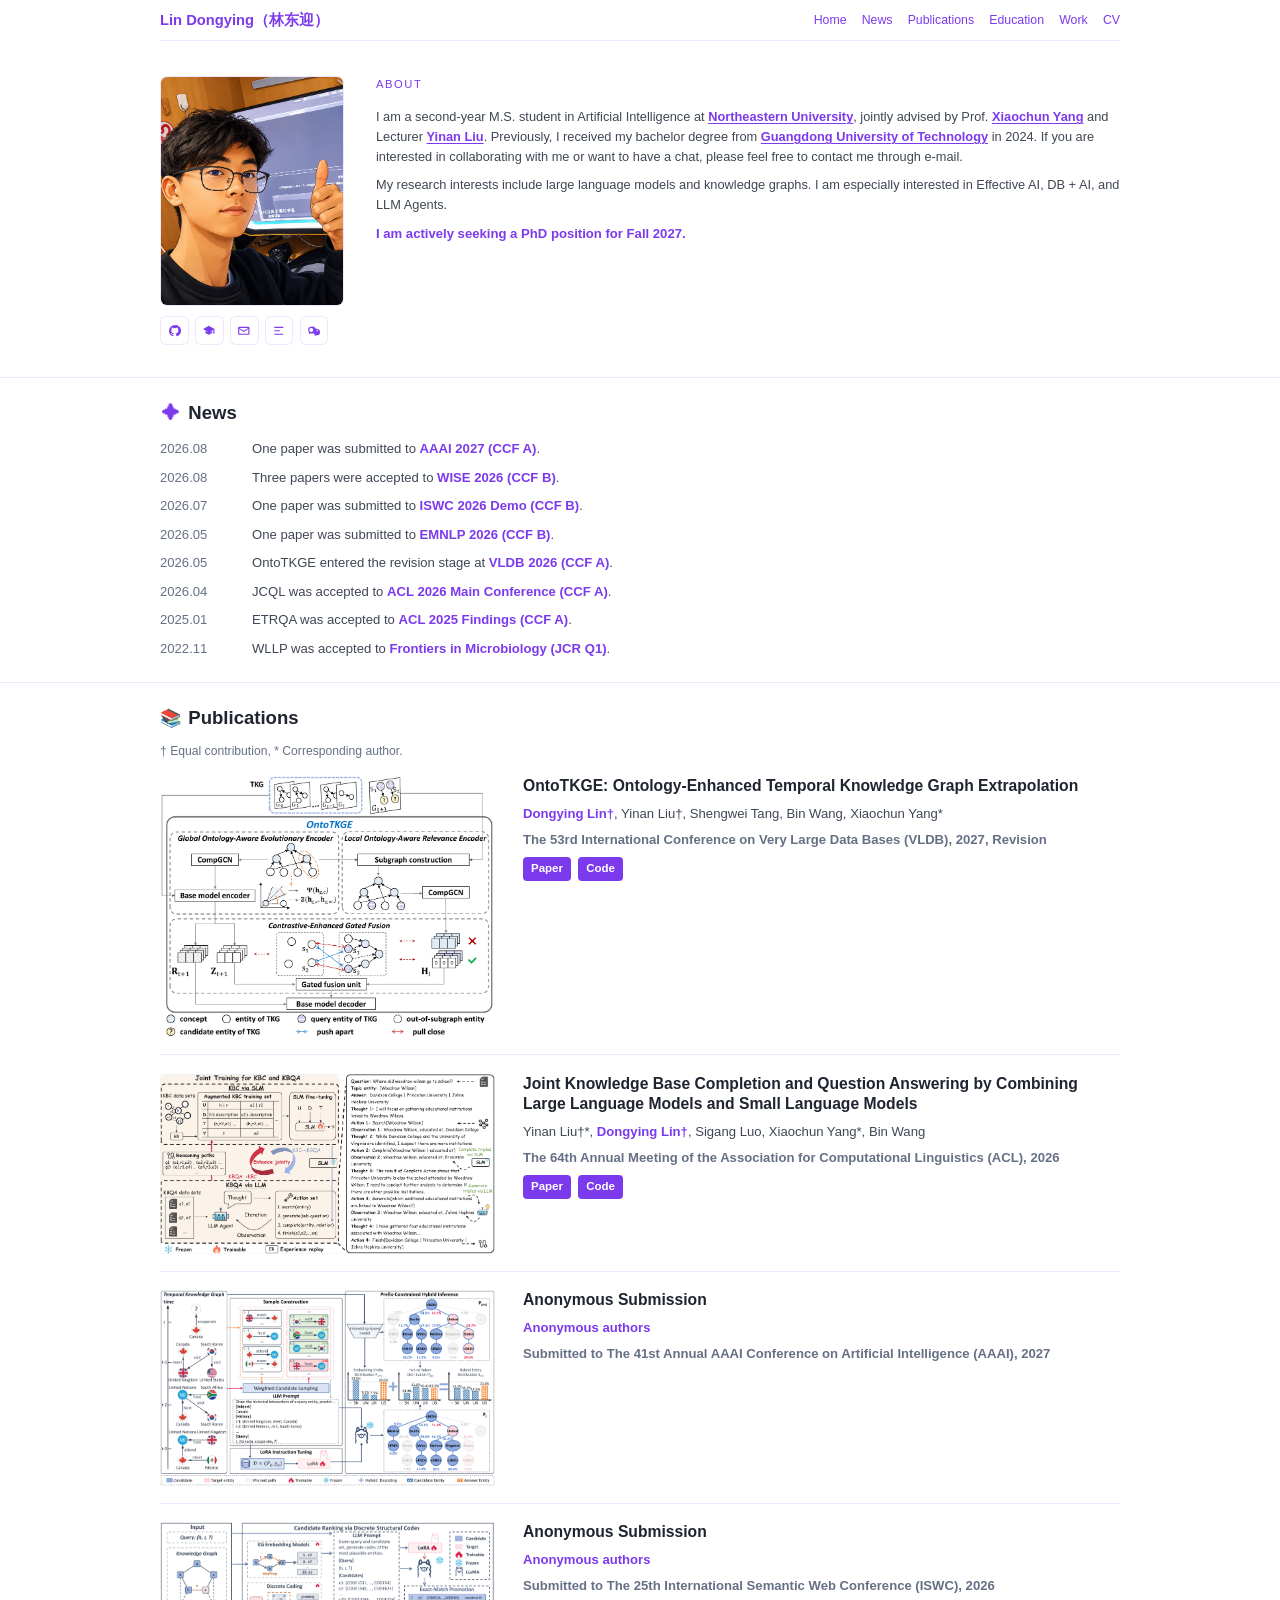
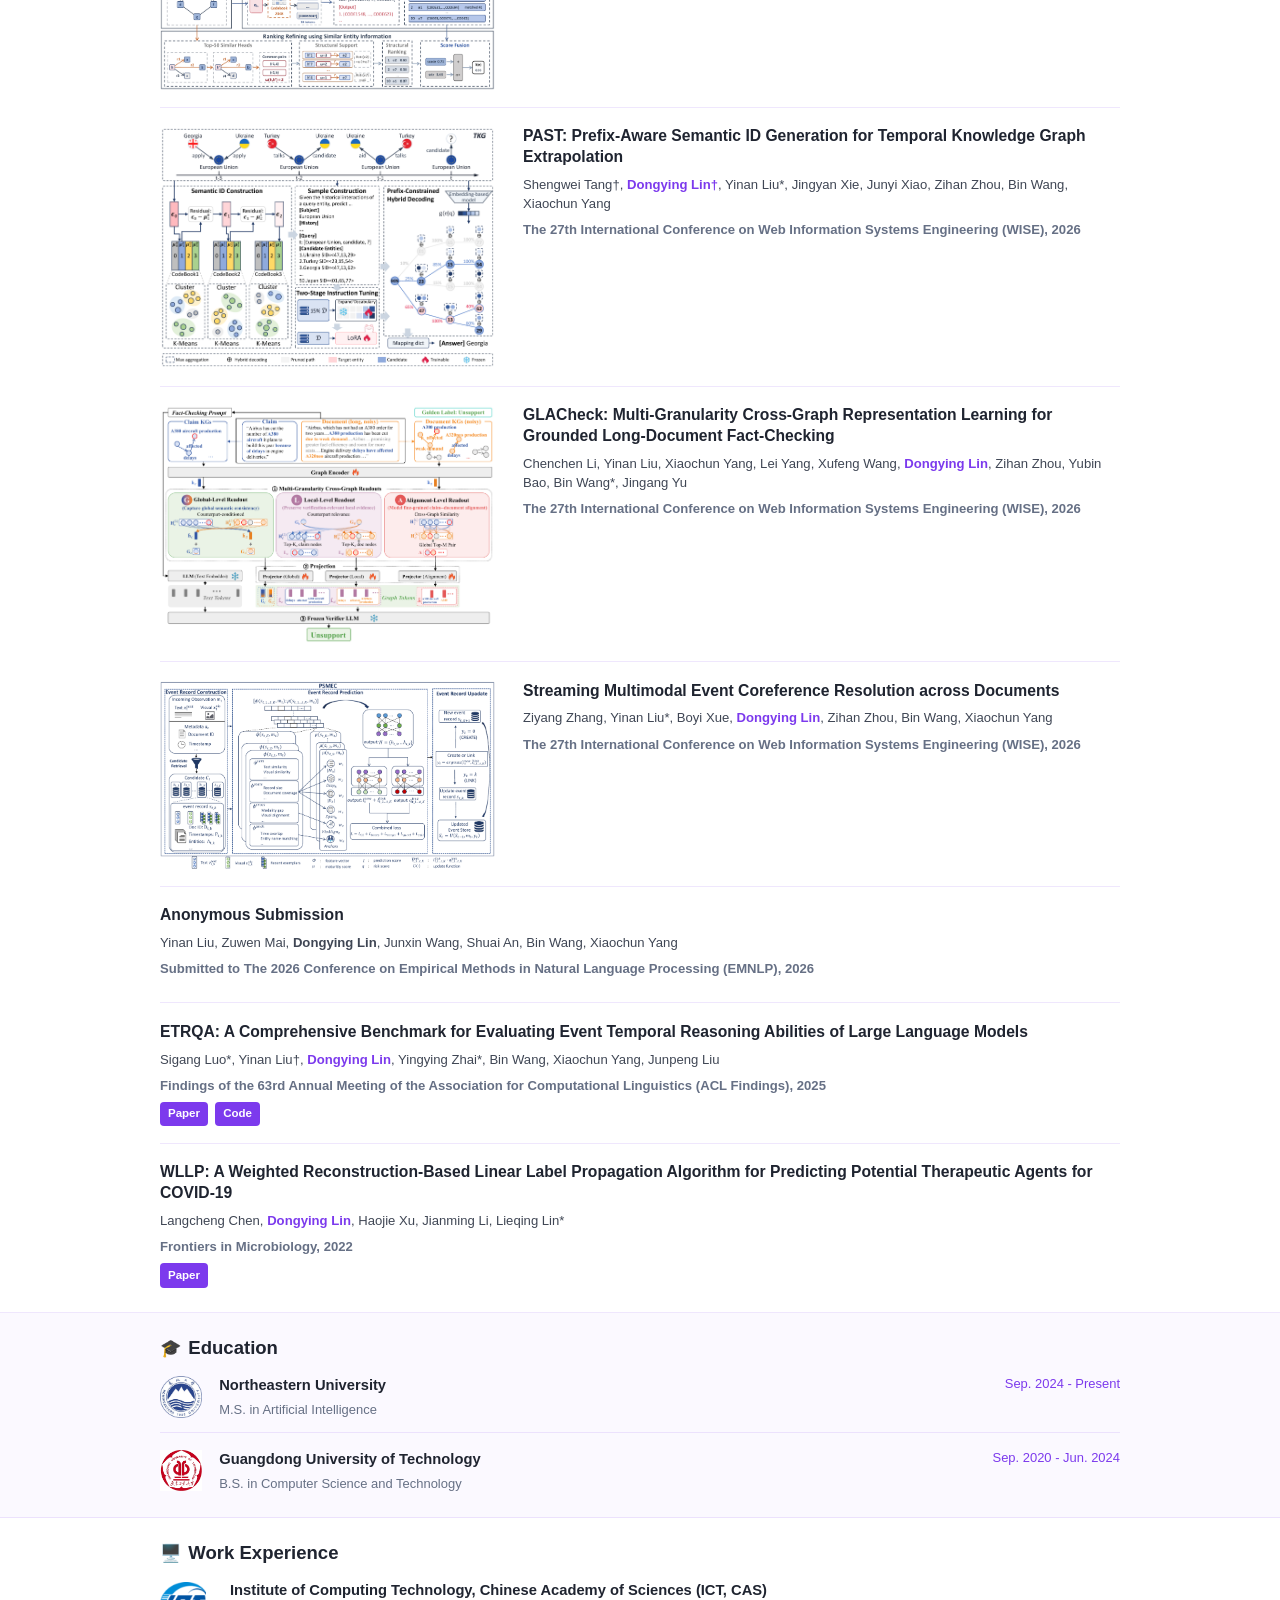
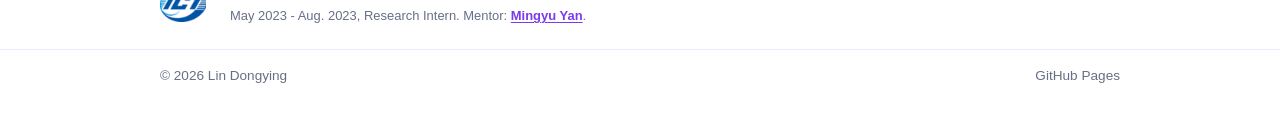
==== index.html @ c36965ed "Build personal homepage" ====
<!doctype html>
<html lang="zh-CN">
  <head>
    <meta charset="utf-8" />
    <meta name="viewport" content="width=device-width, initial-scale=1" />
    <meta name="description" content="Lin Dongying's personal homepage." />
    <title>Lin Dongying</title>
    <link rel="stylesheet" href="styles.css" />
  </head>
  <body>
    <a class="skip-link" href="#main">跳到正文</a>

    <header class="topbar">
      <a class="brand" href="#home">Lin Dongying（林东迎）</a>
      <nav class="nav" aria-label="主导航">
        <a href="#home">Home</a>
        <a href="#news">News</a>
        <a href="#publications">Publications</a>
        <a href="#education">Education</a>
        <a href="#work">Work</a>
        <a href="CV.pdf" target="_blank" rel="noreferrer">CV</a>
      </nav>
    </header>

    <main id="main">
      <section class="hero" id="home">
        <div class="shell hero-grid">
          <figure class="photo-wrap">
            <img class="photo" src="Me.png" alt="Lin Dongying" />
            <figcaption class="icon-row" aria-label="Links">
              <a class="icon-link" href="https://github.com/ldp2211479" target="_blank" rel="noreferrer" title="GitHub" aria-label="GitHub">
                <svg viewBox="0 0 24 24" aria-hidden="true"><path d="M12 2a10 10 0 0 0-3.16 19.5c.5.09.68-.22.68-.48v-1.7c-2.78.6-3.37-1.18-3.37-1.18-.46-1.16-1.13-1.47-1.13-1.47-.92-.63.07-.62.07-.62 1.02.07 1.56 1.04 1.56 1.04.9 1.55 2.37 1.1 2.95.84.09-.66.35-1.1.64-1.36-2.22-.25-4.56-1.11-4.56-4.92 0-1.09.39-1.98 1.03-2.67-.1-.25-.45-1.26.1-2.62 0 0 .84-.27 2.75 1.02a9.5 9.5 0 0 1 5 0c1.9-1.29 2.74-1.02 2.74-1.02.56 1.36.21 2.37.1 2.62.64.69 1.03 1.58 1.03 2.67 0 3.82-2.34 4.66-4.57 4.91.36.31.68.93.68 1.88v2.78c0 .27.18.58.69.48A10 10 0 0 0 12 2Z"/></svg>
              </a>
              <a class="icon-link" href="https://scholar.google.com/citations?user=J0j79hYAAAAJ&hl=zh-CN" target="_blank" rel="noreferrer" title="Google Scholar" aria-label="Google Scholar">
                <svg viewBox="0 0 24 24" aria-hidden="true"><path d="M12 3 2 9l10 6 8-4.8V17h2V9L12 3Zm-6 9.2V16l6 3 6-3v-3.8L12 15l-6-2.8Z"/></svg>
              </a>
              <a class="icon-link" href="mailto:2472128@stu.neu.edu.cn" title="Email" aria-label="Email">
                <svg viewBox="0 0 24 24" aria-hidden="true"><path d="M4 5h16a2 2 0 0 1 2 2v10a2 2 0 0 1-2 2H4a2 2 0 0 1-2-2V7a2 2 0 0 1 2-2Zm0 2 8 5 8-5H4Zm16 10V9l-8 5-8-5v8h16Z"/></svg>
              </a>
              <a class="icon-link" href="https://openreview.net/profile?id=%7EDongying_Lin1" target="_blank" rel="noreferrer" title="OpenReview" aria-label="OpenReview">
                <svg viewBox="0 0 24 24" aria-hidden="true"><path d="M4 5h16v2H4V5Zm0 6h10v2H4v-2Zm0 6h16v2H4v-2Z"/></svg>
              </a>
              <button class="icon-link icon-button" type="button" data-copy="ldy2211479" title="Copy WeChat ID" aria-label="Copy WeChat ID">
                <svg viewBox="0 0 24 24" aria-hidden="true"><path d="M7.5 5A5.5 5.5 0 0 0 2 10.5c0 1.45.57 2.78 1.5 3.76V18l3.1-1.45a5.53 5.53 0 0 0 4.9-.4A5.5 5.5 0 0 0 7.5 5Zm0 2a3.5 3.5 0 1 1 0 7A3.5 3.5 0 0 1 7.5 7Zm9 1A5.5 5.5 0 0 0 11 13.5a5.45 5.45 0 0 0 2.5 4.59V21l2.66-1.24c.46.11.94.18 1.34.18a5.5 5.5 0 1 0 0-11Zm-2 3h2v2h-2v-2Zm3 0h2v2h-2v-2Z"/></svg>
              </button>
            </figcaption>
          </figure>

          <div class="hero-copy">
            <p class="section-kicker">About</p>
            <p class="about-copy">
              I am a second-year M.S. student in Artificial Intelligence at
              <a class="text-link" href="https://english.neu.edu.cn/" target="_blank" rel="noreferrer">Northeastern University</a>,
              jointly advised by Prof.
              <a class="text-link" href="http://faculty.neu.edu.cn/yangxiaochun" target="_blank" rel="noreferrer">Xiaochun Yang</a>
              and Lecturer
              <a class="text-link" href="https://www.researchgate.net/profile/Yinan-Liu-4" target="_blank" rel="noreferrer">Yinan Liu</a>.
              Previously, I received my bachelor degree from
              <a class="text-link" href="https://english.gdut.edu.cn/" target="_blank" rel="noreferrer">Guangdong University of Technology</a>
              in 2024. If you are interested in collaborating with me or want to have a chat,
              please feel free to contact me through e-mail.
            </p>
            <p class="about-copy">
              My research interests include large language models and knowledge graphs. I am
              especially interested in Effective AI, DB + AI, and LLM Agents.
            </p>
            <p class="about-cta">I am actively seeking a PhD position for Fall 2027.</p>
          </div>
        </div>
      </section>

      <section class="band" id="news">
        <div class="shell">
          <div class="section-heading">
            <h2 class="section-title"><span class="section-icon">✦</span><span>News</span></h2>
          </div>
          <ul class="news-list">
            <li>
              <span class="news-date">2026.08</span>
              <p>One paper was submitted to <strong>AAAI 2027 (CCF A)</strong>.</p>
            </li>
            <li>
              <span class="news-date">2026.08</span>
              <p>Three papers were accepted to <strong>WISE 2026 (CCF B)</strong>.</p>
            </li>
            <li>
              <span class="news-date">2026.07</span>
              <p>One paper was submitted to <strong>ISWC 2026 Demo (CCF B)</strong>.</p>
            </li>
            <li>
              <span class="news-date">2026.05</span>
              <p>One paper was submitted to <strong>EMNLP 2026 (CCF B)</strong>.</p>
            </li>
            <li>
              <span class="news-date">2026.05</span>
              <p>OntoTKGE entered the revision stage at <strong>VLDB 2026 (CCF A)</strong>.</p>
            </li>
            <li>
              <span class="news-date">2026.04</span>
              <p>JCQL was accepted to <strong>ACL 2026 Main Conference (CCF A)</strong>.</p>
            </li>
            <li>
              <span class="news-date">2025.01</span>
              <p>ETRQA was accepted to <strong>ACL 2025 Findings (CCF A)</strong>.</p>
            </li>
            <li>
              <span class="news-date">2022.11</span>
              <p>WLLP was accepted to <strong>Frontiers in Microbiology (JCR Q1)</strong>.</p>
            </li>
          </ul>
        </div>
      </section>

      <section class="band" id="publications">
        <div class="shell">
          <div class="section-heading">
            <h2 class="section-title">
              <span class="section-icon">📚</span>
              <span>Publications</span>
            </h2>
          </div>
          <p class="publication-legend">† Equal contribution, * Corresponding author.</p>

          <div class="publication-list">
            <article class="publication">
              <div class="publication-figure">
                <img src="assets/publications/onto-framework.png" alt="Framework of OntoTKGE" />
              </div>
              <div class="publication-content">
                <h3>OntoTKGE: Ontology-Enhanced Temporal Knowledge Graph Extrapolation</h3>
                <p class="publication-authors">
                  <strong class="author-highlight">Dongying Lin†</strong>, Yinan Liu†, Shengwei Tang,
                  Bin Wang, Xiaochun Yang*
                </p>
                <p class="publication-venue">The 53rd International Conference on Very Large Data Bases (VLDB), 2027, Revision</p>
                <div class="publication-links">
                  <a href="https://arxiv.org/abs/2604.05468" target="_blank" rel="noreferrer">Paper</a>
                  <a href="https://github.com/ldp2211479/OntoTKGE" target="_blank" rel="noreferrer">Code</a>
                </div>
              </div>
            </article>

            <article class="publication">
              <div class="publication-figure">
                <img src="assets/publications/jcql-model-overview.png" alt="Model overview of JCQL" />
              </div>
              <div class="publication-content">
                <h3>Joint Knowledge Base Completion and Question Answering by Combining Large Language Models and Small Language Models</h3>
                <p class="publication-authors">
                  Yinan Liu†*, <strong class="author-highlight">Dongying Lin†</strong>, Sigang Luo,
                  Xiaochun Yang*, Bin Wang
                </p>
                <p class="publication-venue">The 64th Annual Meeting of the Association for Computational Linguistics (ACL), 2026</p>
                <div class="publication-links">
                  <a href="https://aclanthology.org/2026.acl-long.1704/" target="_blank" rel="noreferrer">Paper</a>
                  <a href="https://www.catalyzex.com/paper/joint-knowledge-base-completion-and-question" target="_blank" rel="noreferrer">Code</a>
                </div>
              </div>
            </article>

            <article class="publication">
              <div class="publication-figure">
                <img src="assets/publications/htrie-framework.png" alt="Framework of HTrie" />
              </div>
              <div class="publication-content">
                <h3>Anonymous Submission</h3>
                <p class="publication-authors">
                  <strong class="author-highlight">Anonymous authors</strong>
                </p>
                <p class="publication-venue">Submitted to The 41st Annual AAAI Conference on Artificial Intelligence (AAAI), 2027</p>
              </div>
            </article>

            <article class="publication">
              <div class="publication-figure">
                <img src="assets/publications/cosc-method.png" alt="Framework of CoSC" />
              </div>
              <div class="publication-content">
                <h3>Anonymous Submission</h3>
                <p class="publication-authors">
                  <strong class="author-highlight">Anonymous authors</strong>
                </p>
                <p class="publication-venue">Submitted to The 25th International Semantic Web Conference (ISWC), 2026</p>
              </div>
            </article>

            <article class="publication">
              <div class="publication-figure">
                <img src="assets/publications/past-fig2.png" alt="Framework of PAST" />
              </div>
              <div class="publication-content">
                <h3>PAST: Prefix-Aware Semantic ID Generation for Temporal Knowledge Graph Extrapolation</h3>
                <p class="publication-authors">
                  Shengwei Tang†, <strong class="author-highlight">Dongying Lin†</strong>, Yinan Liu*,
                  Jingyan Xie, Junyi Xiao, Zihan Zhou, Bin Wang, Xiaochun Yang
                </p>
                <p class="publication-venue">The 27th International Conference on Web Information Systems Engineering (WISE), 2026</p>
              </div>
            </article>

            <article class="publication">
              <div class="publication-figure">
                <img src="assets/publications/glacheck-method.png" alt="Framework of GLACheck" />
              </div>
              <div class="publication-content">
                <h3>GLACheck: Multi-Granularity Cross-Graph Representation Learning for Grounded Long-Document Fact-Checking</h3>
                <p class="publication-authors">
                  Chenchen Li, Yinan Liu, Xiaochun Yang, Lei Yang, Xufeng Wang,
                  <strong class="author-highlight">Dongying Lin</strong>, Zihan Zhou, Yubin Bao,
                  Bin Wang*, Jingang Yu
                </p>
                <p class="publication-venue">The 27th International Conference on Web Information Systems Engineering (WISE), 2026</p>
              </div>
            </article>

            <article class="publication">
              <div class="publication-figure">
                <img src="assets/publications/mdma-fig.png" alt="Framework of streaming multimodal event coreference resolution" />
              </div>
              <div class="publication-content">
                <h3>Streaming Multimodal Event Coreference Resolution across Documents</h3>
                <p class="publication-authors">
                  Ziyang Zhang, Yinan Liu*, Boyi Xue, <strong class="author-highlight">Dongying Lin</strong>,
                  Zihan Zhou, Bin Wang, Xiaochun Yang
                </p>
                <p class="publication-venue">The 27th International Conference on Web Information Systems Engineering (WISE), 2026</p>
              </div>
            </article>

            <article class="publication publication-text-only">
              <div class="publication-content">
                <h3>Anonymous Submission</h3>
                <p class="publication-authors">
                  <a href="https://openreview.net/profile?id=~Yinan_Liu2" target="_blank" rel="noreferrer">Yinan Liu</a>,
                  <a href="https://openreview.net/profile?id=~Zuwen_Mai1" target="_blank" rel="noreferrer">Zuwen Mai</a>,
                  <a class="author-highlight" href="https://openreview.net/profile?id=~Dongying_Lin1" target="_blank" rel="noreferrer">Dongying Lin</a>,
                  <a href="https://openreview.net/profile?id=~Junxin_Wang5" target="_blank" rel="noreferrer">Junxin Wang</a>,
                  <a href="https://openreview.net/profile?id=~Shuai_An3" target="_blank" rel="noreferrer">Shuai An</a>,
                  <a href="https://openreview.net/profile?id=~Bin_Wang15" target="_blank" rel="noreferrer">Bin Wang</a>,
                  <a href="https://openreview.net/profile?id=~Xiaochun_Yang3" target="_blank" rel="noreferrer">Xiaochun Yang</a>
                </p>
                <p class="publication-venue">Submitted to The 2026 Conference on Empirical Methods in Natural Language Processing (EMNLP), 2026</p>
              </div>
            </article>

            <article class="publication publication-text-only">
              <div class="publication-content">
                <h3>ETRQA: A Comprehensive Benchmark for Evaluating Event Temporal Reasoning Abilities of Large Language Models</h3>
                <p class="publication-authors">
                  Sigang Luo*, Yinan Liu†, <strong class="author-highlight">Dongying Lin</strong>,
                  Yingying Zhai*, Bin Wang, Xiaochun Yang, Junpeng Liu
                </p>
                <p class="publication-venue">Findings of the 63rd Annual Meeting of the Association for Computational Linguistics (ACL Findings), 2025</p>
                <div class="publication-links">
                  <a href="https://aclanthology.org/2025.findings-acl.1198/" target="_blank" rel="noreferrer">Paper</a>
                  <a href="https://github.com/sigangluo/ETRQA" target="_blank" rel="noreferrer">Code</a>
                </div>
              </div>
            </article>

            <article class="publication publication-text-only">
              <div class="publication-content">
                <h3>WLLP: A Weighted Reconstruction-Based Linear Label Propagation Algorithm for Predicting Potential Therapeutic Agents for COVID-19</h3>
                <p class="publication-authors">
                  Langcheng Chen, <strong class="author-highlight">Dongying Lin</strong>, Haojie Xu,
                  Jianming Li, Lieqing Lin*
                </p>
                <p class="publication-venue">Frontiers in Microbiology, 2022</p>
                <div class="publication-links">
                  <a href="https://doi.org/10.3389/fmicb.2022.1040252" target="_blank" rel="noreferrer">Paper</a>
                </div>
              </div>
            </article>
          </div>
        </div>
      </section>

      <section class="band alt" id="education">
        <div class="shell">
          <div class="section-heading">
            <h2 class="section-title"><span class="section-icon">🎓</span><span>Education</span></h2>
          </div>
          <div class="education-list">
            <article class="education-item">
              <img class="education-logo" src="assets/logos/neu-logo.png" alt="Northeastern University logo" />
              <div class="education-content">
                <h3>Northeastern University</h3>
                <p class="education-meta">Sep. 2024 - Present</p>
                <p class="education-note">M.S. in Artificial Intelligence</p>
              </div>
            </article>
            <article class="education-item">
              <img class="education-logo" src="assets/logos/gdut-logo.png" alt="Guangdong University of Technology logo" />
              <div class="education-content">
                <h3>Guangdong University of Technology</h3>
                <p class="education-meta">Sep. 2020 - Jun. 2024</p>
                <p class="education-note">B.S. in Computer Science and Technology</p>
              </div>
            </article>
          </div>
        </div>
      </section>

      <section class="band" id="work">
        <div class="shell">
          <div class="section-heading">
            <h2 class="section-title"><span class="section-icon">🖥️</span><span>Work Experience</span></h2>
          </div>
          <div class="experience-list">
            <article class="experience-item">
              <img class="experience-logo" src="assets/logos/ict-logo.png" alt="Institute of Computing Technology, Chinese Academy of Sciences logo" />
              <div class="experience-content">
                <h3>Institute of Computing Technology, Chinese Academy of Sciences (ICT, CAS)</h3>
                <p>
                  May 2023 - Aug. 2023, Research Intern. Mentor:
                  <a class="text-link" href="https://mingyuyan-ict.github.io/MingyuYan-ICT/" target="_blank" rel="noreferrer">Mingyu Yan</a>.
                </p>
              </div>
            </article>
          </div>
        </div>
      </section>
    </main>

    <footer class="footer">
      <div class="shell footer-inner">
        <p>© <span id="year"></span> Lin Dongying</p>
        <p>GitHub Pages</p>
      </div>
    </footer>

    <script src="script.js"></script>
  </body>
</html>
---- styles.css ----
:root {
  color-scheme: light;
  --bg: #ffffff;
  --bg-soft: #f8f5ff;
  --bg-alt: #fbf9ff;
  --text: #1f2430;
  --muted: #667085;
  --line: rgba(124, 58, 237, 0.12);
  --accent: #7c3aed;
  --accent-2: #a855f7;
  --accent-3: #c084fc;
  --panel: rgba(255, 255, 255, 0.92);
  --shadow: 0 12px 30px rgba(124, 58, 237, 0.06);
  --radius: 8px;
}

* {
  box-sizing: border-box;
}

html {
  scroll-behavior: smooth;
}

body {
  margin: 0;
  font-family: Inter, "PingFang SC", "Hiragino Sans GB", "Microsoft YaHei", sans-serif;
  background: var(--bg);
  color: var(--text);
  line-height: 1.5;
  font-size: 14px;
}

a {
  color: inherit;
  text-decoration: none;
}

a:hover {
  color: var(--accent);
}

.skip-link {
  position: absolute;
  left: -999px;
  top: 12px;
  z-index: 1000;
  padding: 0.7rem 1rem;
  background: var(--accent);
  color: #ffffff;
  border-radius: 6px;
}

.skip-link:focus {
  left: 12px;
}

.shell {
  width: min(960px, calc(100% - 32px));
  margin: 0 auto;
}

.topbar {
  position: sticky;
  top: 0;
  z-index: 10;
  display: flex;
  justify-content: space-between;
  align-items: center;
  width: min(960px, calc(100% - 32px));
  margin: 0 auto;
  padding: 0.55rem 0;
  background: rgba(255, 255, 255, 0.94);
  border-bottom: 1px solid var(--line);
}

.brand {
  color: var(--accent);
  font-weight: 700;
  font-size: 0.92rem;
}

.section-kicker {
  letter-spacing: 0;
}

.nav {
  display: flex;
  flex-wrap: wrap;
  justify-content: flex-end;
  gap: 0.95rem;
  font-size: 0.77rem;
}

.nav a {
  color: var(--accent);
}

.nav a:hover {
  color: var(--accent-2);
}

.hero {
  position: relative;
  padding: 2.2rem 0 2rem;
  border-bottom: 1px solid var(--line);
}

.hero-grid {
  display: grid;
  grid-template-columns: 184px minmax(0, 1fr);
  gap: 2rem;
  align-items: start;
}

h1,
h2,
h3,
p {
  margin-top: 0;
}

h1 {
  margin-bottom: 0.55rem;
  font-size: 1.62rem;
  line-height: 1.12;
}

.hero-copy {
  min-width: 0;
}

.hero-copy .section-kicker {
  margin-bottom: 0.9rem;
}

.about-copy {
  margin-bottom: 0.55rem;
  max-width: none;
  color: #3f4654;
  font-size: 0.8rem;
  line-height: 1.55;
}

.text-link {
  color: var(--accent);
  font-weight: 700;
  text-decoration: underline;
  text-decoration-thickness: 1px;
  text-underline-offset: 2px;
}

.about-cta {
  margin: 0.15rem 0 0;
  color: var(--accent);
  font-size: 0.82rem;
  font-weight: 700;
}

.photo-wrap {
  margin: 0;
}

.photo {
  display: block;
  width: 100%;
  aspect-ratio: 4 / 5;
  object-fit: cover;
  border-radius: 7px;
  border: 1px solid var(--line);
  background: #fff;
}

.band {
  padding: 1.5rem 0;
  border-bottom: 1px solid var(--line);
}

.band.alt {
  background: var(--bg-alt);
}

.content-grid {
  display: block;
}

.section-kicker {
  margin: 0;
  color: var(--accent);
  font-size: 0.7rem;
  text-transform: uppercase;
  letter-spacing: 0.14em;
}

.section-heading {
  margin-bottom: 0.9rem;
}

.section-title {
  display: inline-flex;
  align-items: center;
  gap: 0.45rem;
  margin: 0;
  color: var(--text);
  font-size: 1.16rem;
  font-weight: 700;
  line-height: 1.2;
}

.section-icon {
  display: inline-grid;
  place-items: center;
  width: 1.32rem;
  height: 1.32rem;
  color: var(--accent);
  font-size: 1.08rem;
}

.education-list {
  display: grid;
  gap: 0.9rem;
}

.education-item {
  display: grid;
  grid-template-columns: 48px minmax(0, 1fr);
  gap: 0.7rem;
  align-items: center;
  padding: 0 0 0.8rem;
  border-bottom: 1px solid var(--line);
}

.education-item:last-child {
  border-bottom: 0;
  padding-bottom: 0;
}

.education-logo {
  display: block;
  width: 42px;
  height: 42px;
  object-fit: contain;
}

.education-content {
  display: grid;
  grid-template-columns: minmax(0, 1fr) auto;
  gap: 0.25rem 1rem;
  min-width: 0;
}

.education-content h3 {
  grid-column: 1;
  margin-bottom: 0;
  font-size: 0.92rem;
}

.education-meta,
.education-note {
  margin-bottom: 0;
  color: var(--muted);
  font-size: 0.81rem;
}

.education-meta {
  grid-column: 2;
  grid-row: 1;
  color: var(--accent);
  white-space: nowrap;
}

.education-note {
  grid-column: 1 / -1;
}

.experience-list {
  display: grid;
  gap: 0.9rem;
}

.experience-item {
  display: grid;
  grid-template-columns: 54px minmax(0, 1fr);
  gap: 1rem;
  align-items: center;
}

.experience-logo {
  display: block;
  width: 46px;
  height: 46px;
  max-width: 100%;
  object-fit: contain;
}

.experience-content h3 {
  margin-bottom: 0.28rem;
  font-size: 0.92rem;
}

.experience-content p {
  margin: 0;
  color: var(--muted);
  font-size: 0.81rem;
}

.placeholder-block {
  color: var(--muted);
  font-size: 0.82rem;
}

.placeholder-block p {
  margin: 0;
}

.news-list {
  display: grid;
  gap: 0.55rem;
  list-style: none;
  margin: 0;
  padding: 0;
  color: #3f4654;
  font-size: 0.82rem;
}

.news-list li {
  display: grid;
  grid-template-columns: 5rem minmax(0, 1fr);
  gap: 0.75rem;
  align-items: baseline;
}

.news-date {
  color: var(--muted);
  white-space: nowrap;
}

.news-list p {
  margin: 0;
}

.news-list strong {
  color: var(--accent);
  font-weight: 700;
}

.publication-legend {
  margin: -0.15rem 0 1rem;
  color: var(--muted);
  font-size: 0.76rem;
}

.publication-list {
  display: grid;
  gap: 1.15rem;
}

.publication {
  display: grid;
  grid-template-columns: 335px minmax(0, 1fr);
  gap: 1.75rem;
  padding: 0 0 1.05rem;
  border-bottom: 1px solid var(--line);
  align-items: start;
}

.publication-text-only {
  grid-template-columns: 1fr;
}

.publication:last-child {
  border-bottom: 0;
  padding-bottom: 0;
}

.publication-figure {
  align-self: start;
  background: #fff;
  justify-self: start;
  width: 335px;
  max-width: 100%;
}

.publication-figure img {
  display: block;
  width: 100%;
  height: auto;
  object-fit: contain;
}

.publication-content h3 {
  margin-bottom: 0.45rem;
  font-size: 0.98rem;
  line-height: 1.32;
}

.publication-authors,
.publication-venue {
  margin-bottom: 0.45rem;
  font-size: 0.82rem;
  line-height: 1.45;
}

.publication-authors {
  color: #3f4654;
}

.publication-authors a {
  color: inherit;
  text-decoration: none;
}

.publication-authors a:hover {
  color: var(--accent);
  text-decoration: underline;
  text-underline-offset: 0.14em;
}

.author-highlight {
  color: var(--accent);
  font-weight: 700;
}

.publication-venue {
  color: var(--muted);
  font-weight: 600;
}

.publication-links {
  display: flex;
  flex-wrap: wrap;
  gap: 0.45rem;
  margin-top: 0.3rem;
}

.publication-links a {
  display: inline-flex;
  align-items: center;
  padding: 0.22rem 0.5rem;
  border-radius: 4px;
  background: var(--accent);
  color: #fff;
  font-size: 0.72rem;
  font-weight: 700;
}

.publication-links a:hover {
  background: var(--accent-2);
  color: #fff;
}

.icon-row {
  display: grid;
  grid-template-columns: repeat(5, 1.8rem);
  gap: 0.38rem;
  margin-top: 0.65rem;
}

.icon-link {
  display: inline-grid;
  place-items: center;
  width: 1.8rem;
  height: 1.8rem;
  border: 1px solid var(--line);
  border-radius: 6px;
  color: var(--accent);
  background: #fff;
  transition: transform 0.15s ease, border-color 0.15s ease;
}

.icon-link:hover {
  transform: translateY(-1px);
  border-color: rgba(124, 58, 237, 0.28);
}

.icon-link svg {
  width: 0.85rem;
  height: 0.85rem;
  fill: currentColor;
}

.icon-button {
  padding: 0;
  font: inherit;
  cursor: pointer;
}

.icon-button.copied {
  border-color: rgba(124, 58, 237, 0.32);
  background: rgba(124, 58, 237, 0.06);
}

.footer {
  padding: 1rem 0 1.5rem;
}

.footer-inner {
  display: flex;
  justify-content: space-between;
  gap: 1rem;
  color: var(--muted);
  font-size: 0.85rem;
}

@media (max-width: 880px) {
  .hero-grid,
  .content-grid {
    grid-template-columns: 1fr;
  }

  .hero-grid {
    gap: 1rem;
  }

  h1 {
    font-size: 1.58rem;
  }

  .photo {
    max-width: 170px;
  }

  .publication {
    grid-template-columns: 1fr;
  }

  .publication-figure {
    width: min(100%, 360px);
  }
}

@media (max-width: 560px) {
  .topbar {
    align-items: flex-start;
    flex-direction: column;
  }

  .shell {
    width: min(1120px, calc(100% - 24px));
  }

  .band {
    padding: 1.35rem 0;
  }

  h1 {
    font-size: 1.45rem;
  }

  .education-item {
    grid-template-columns: 42px minmax(0, 1fr);
    gap: 0.65rem;
    align-items: start;
  }

  .education-content {
    grid-template-columns: 1fr;
    gap: 0.25rem;
  }

  .education-meta {
    grid-column: 1;
    grid-row: auto;
  }

  .experience-item {
    grid-template-columns: 44px minmax(0, 1fr);
    gap: 0.7rem;
    align-items: start;
  }

  .experience-logo {
    width: 40px;
    height: 40px;
  }

  .footer-inner {
    flex-direction: column;
  }
}
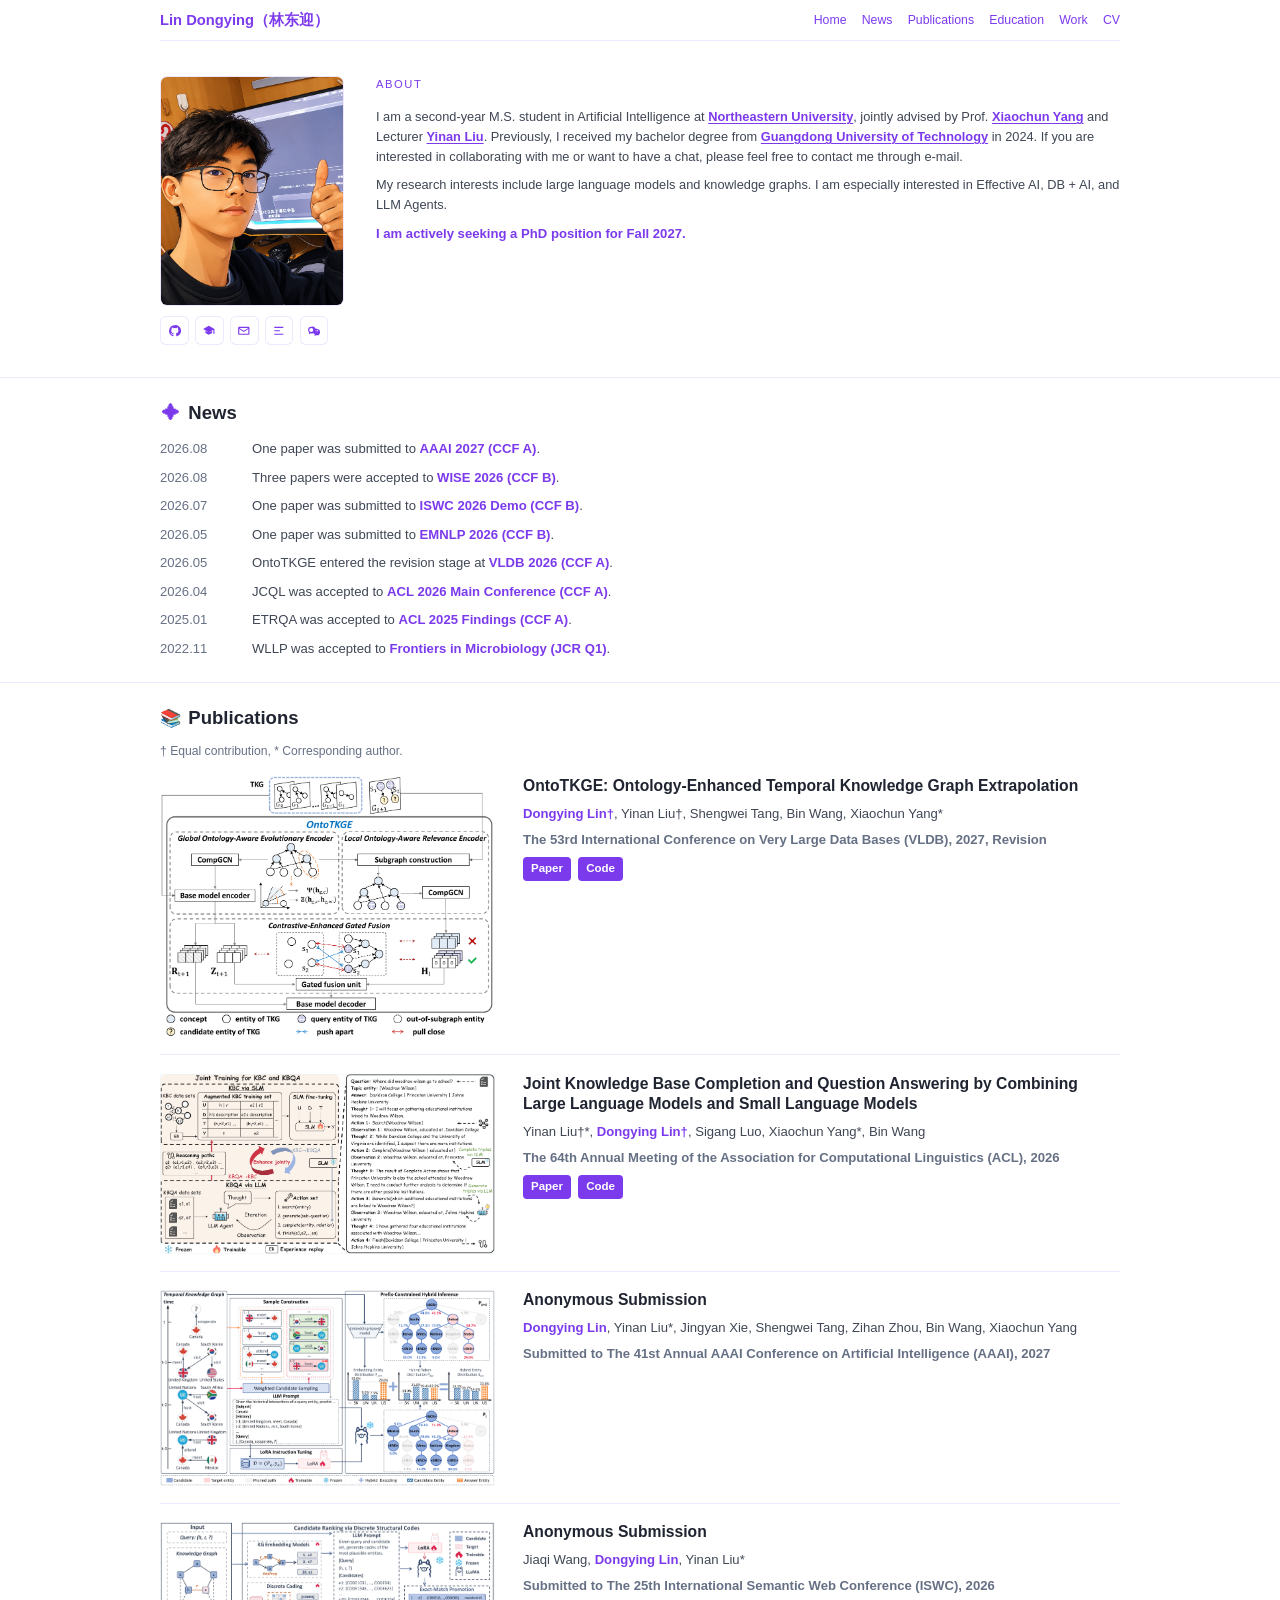
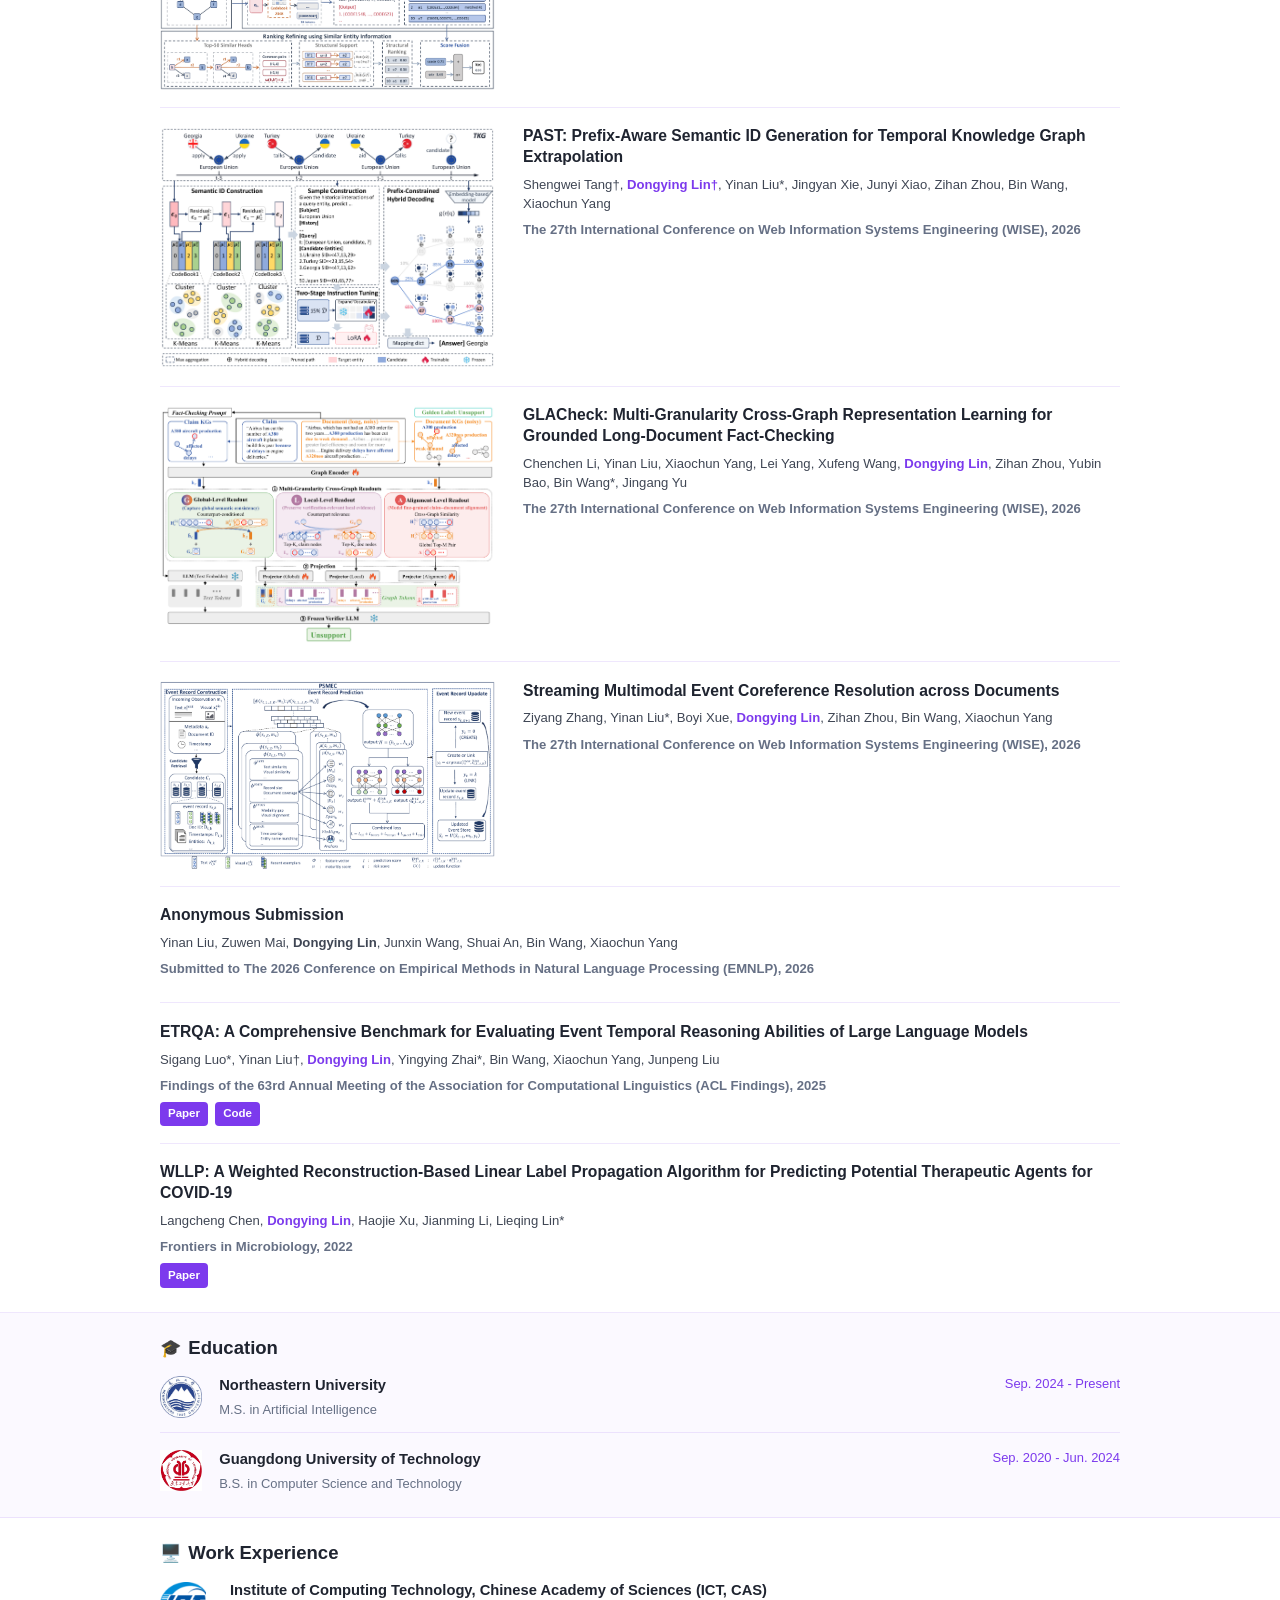
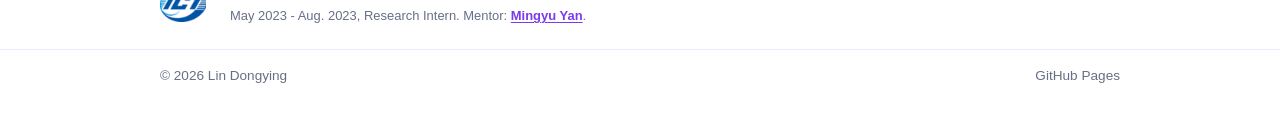
==== commit 65eae3a9: "Update publication author information" ====
--- a/index.html
+++ b/index.html
@@ -165,7 +165,8 @@
               <div class="publication-content">
                 <h3>Anonymous Submission</h3>
                 <p class="publication-authors">
-                  <strong class="author-highlight">Anonymous authors</strong>
+                  <strong class="author-highlight">Dongying Lin</strong>, Yinan Liu*, Jingyan Xie,
+                  Shengwei Tang, Zihan Zhou, Bin Wang, Xiaochun Yang
                 </p>
                 <p class="publication-venue">Submitted to The 41st Annual AAAI Conference on Artificial Intelligence (AAAI), 2027</p>
               </div>
@@ -178,7 +179,7 @@
               <div class="publication-content">
                 <h3>Anonymous Submission</h3>
                 <p class="publication-authors">
-                  <strong class="author-highlight">Anonymous authors</strong>
+                  Jiaqi Wang, <strong class="author-highlight">Dongying Lin</strong>, Yinan Liu*
                 </p>
                 <p class="publication-venue">Submitted to The 25th International Semantic Web Conference (ISWC), 2026</p>
               </div>
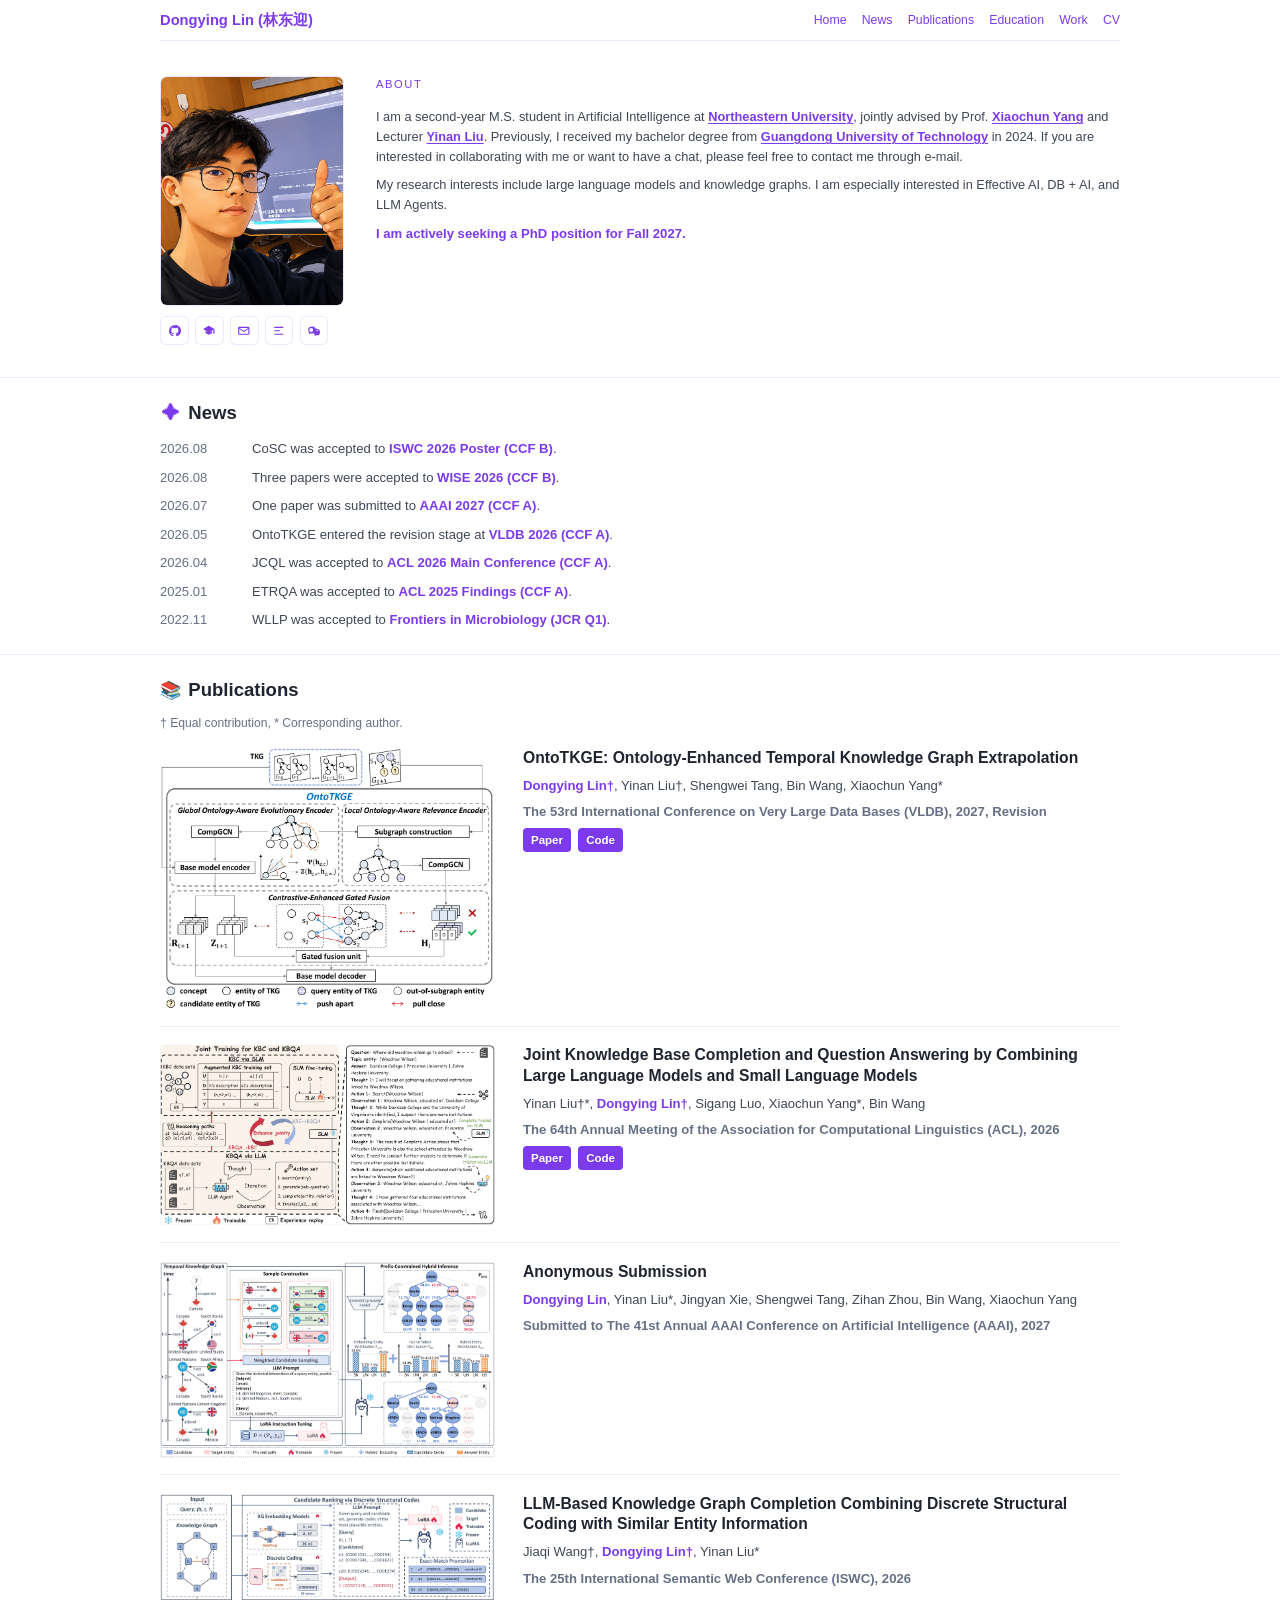
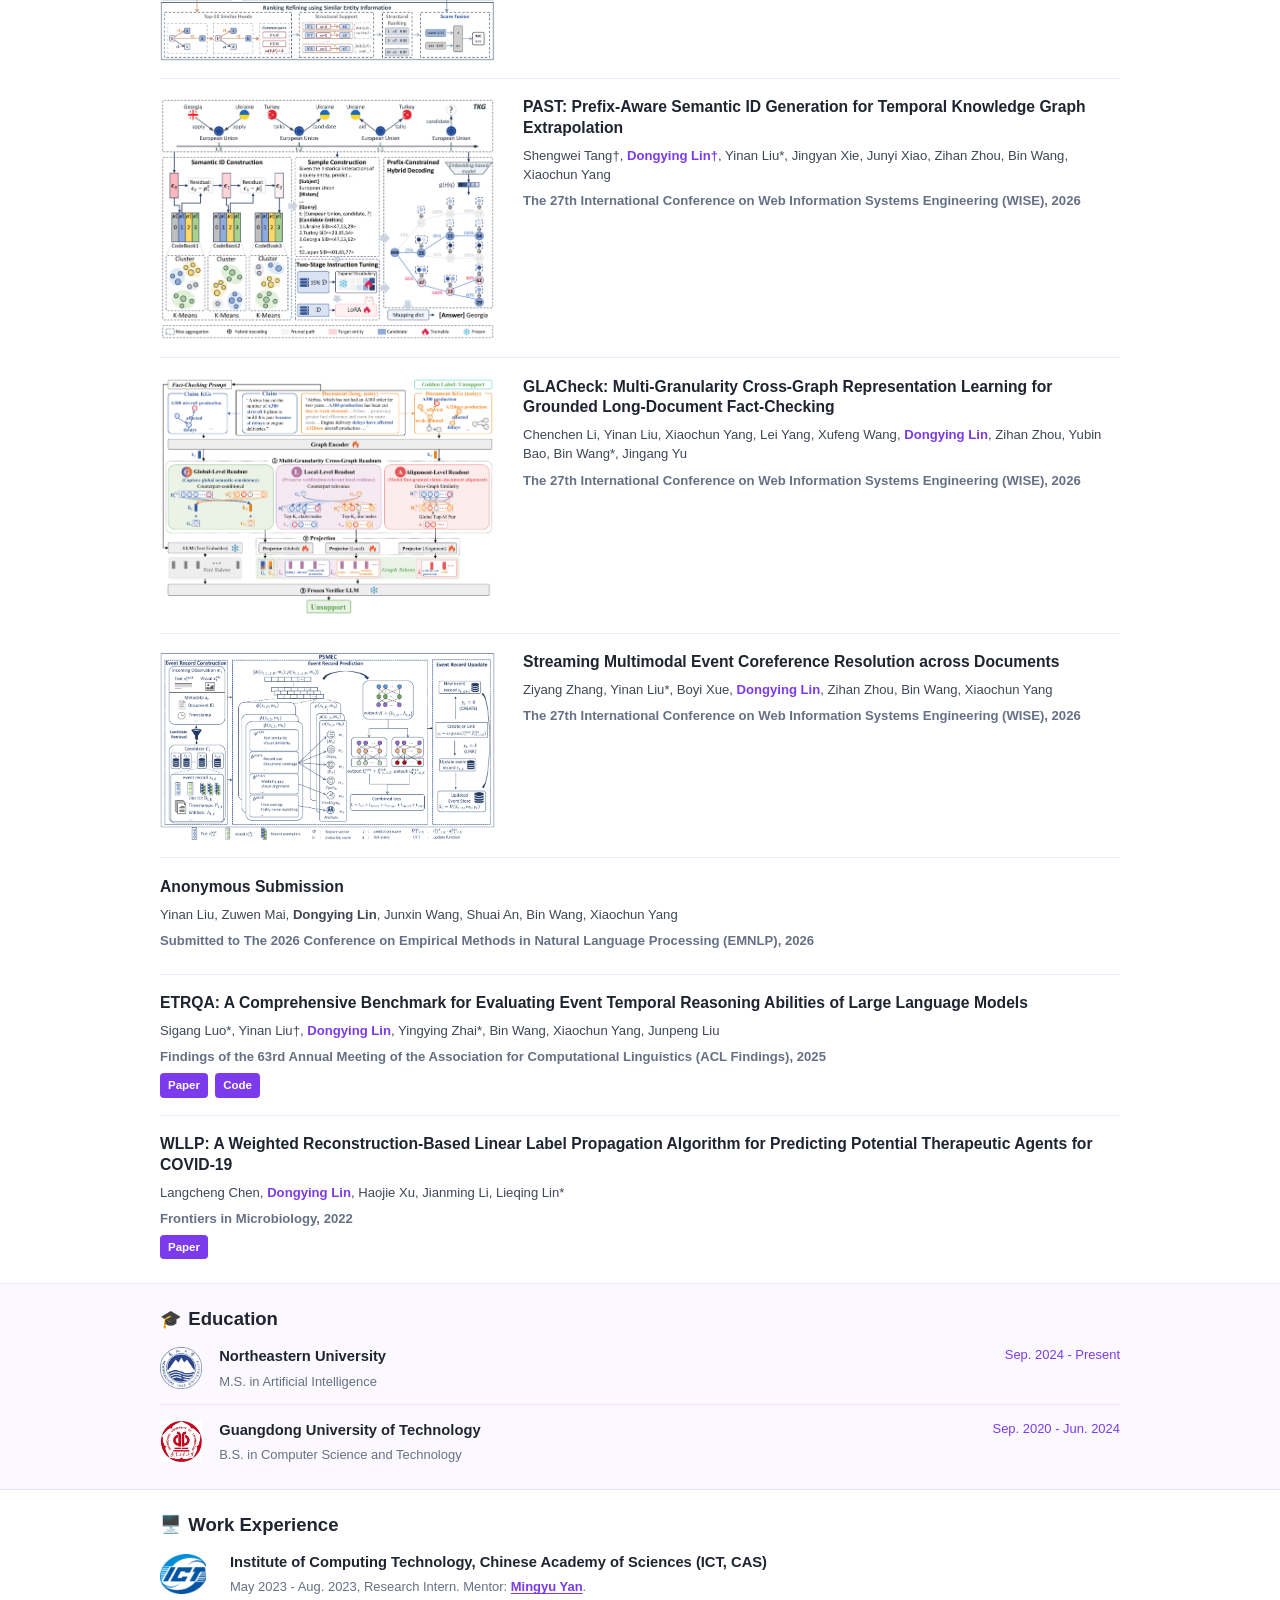
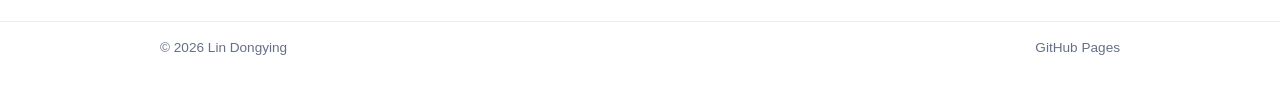
==== commit 9f2c64df: "Update homepage and CV" ====
--- a/index.html
+++ b/index.html
@@ -11,7 +11,7 @@
     <a class="skip-link" href="#main">跳到正文</a>
 
     <header class="topbar">
-      <a class="brand" href="#home">Lin Dongying（林东迎）</a>
+      <a class="brand" href="#home">Dongying Lin (林东迎)</a>
       <nav class="nav" aria-label="主导航">
         <a href="#home">Home</a>
         <a href="#news">News</a>
@@ -77,7 +77,7 @@
           <ul class="news-list">
             <li>
               <span class="news-date">2026.08</span>
-              <p>One paper was submitted to <strong>AAAI 2027 (CCF A)</strong>.</p>
+              <p>CoSC was accepted to <strong>ISWC 2026 Poster (CCF B)</strong>.</p>
             </li>
             <li>
               <span class="news-date">2026.08</span>
@@ -85,11 +85,7 @@
             </li>
             <li>
               <span class="news-date">2026.07</span>
-              <p>One paper was submitted to <strong>ISWC 2026 Demo (CCF B)</strong>.</p>
-            </li>
-            <li>
-              <span class="news-date">2026.05</span>
-              <p>One paper was submitted to <strong>EMNLP 2026 (CCF B)</strong>.</p>
+              <p>One paper was submitted to <strong>AAAI 2027 (CCF A)</strong>.</p>
             </li>
             <li>
               <span class="news-date">2026.05</span>
@@ -177,11 +173,11 @@
                 <img src="assets/publications/cosc-method.png" alt="Framework of CoSC" />
               </div>
               <div class="publication-content">
-                <h3>Anonymous Submission</h3>
-                <p class="publication-authors">
-                  Jiaqi Wang, <strong class="author-highlight">Dongying Lin</strong>, Yinan Liu*
-                </p>
-                <p class="publication-venue">Submitted to The 25th International Semantic Web Conference (ISWC), 2026</p>
+                <h3>LLM-Based Knowledge Graph Completion Combining Discrete Structural Coding with Similar Entity Information</h3>
+                <p class="publication-authors">
+                  Jiaqi Wang†, <strong class="author-highlight">Dongying Lin†</strong>, Yinan Liu*
+                </p>
+                <p class="publication-venue">The 25th International Semantic Web Conference (ISWC), 2026</p>
               </div>
             </article>
 
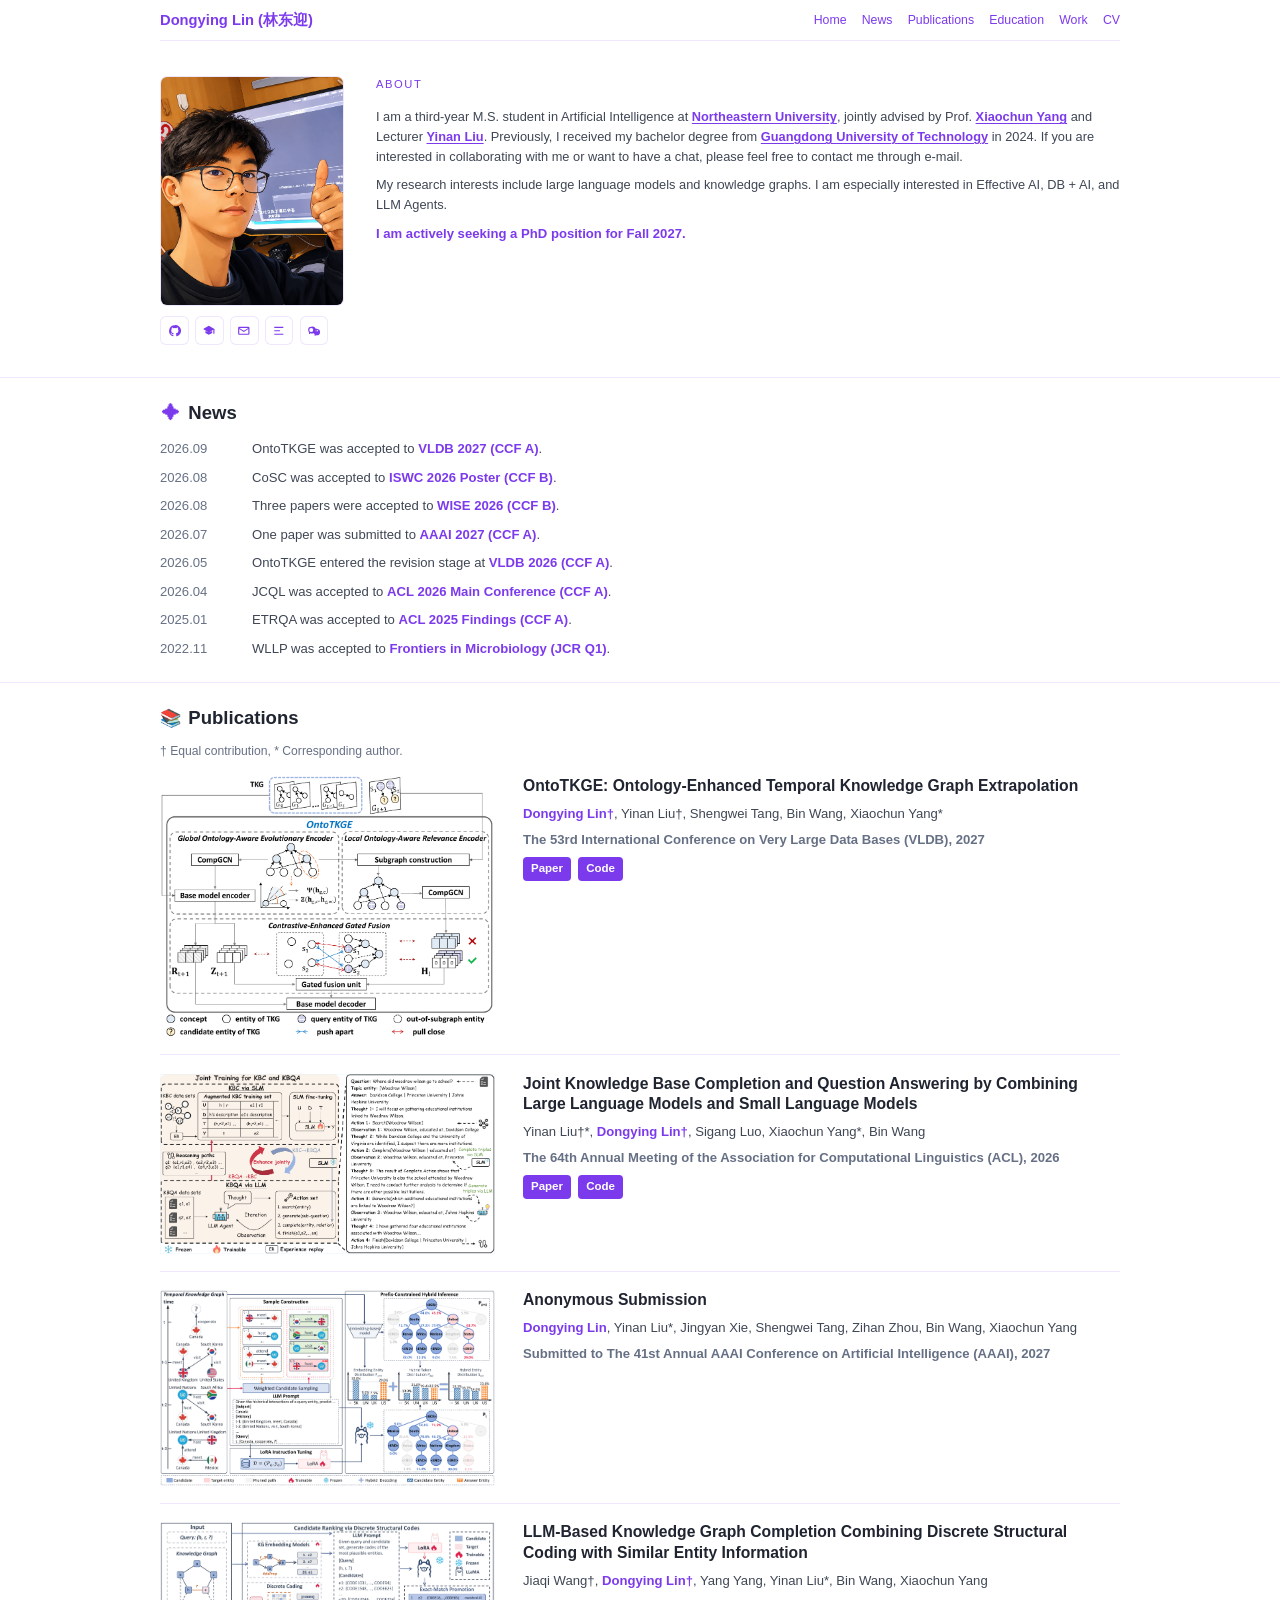
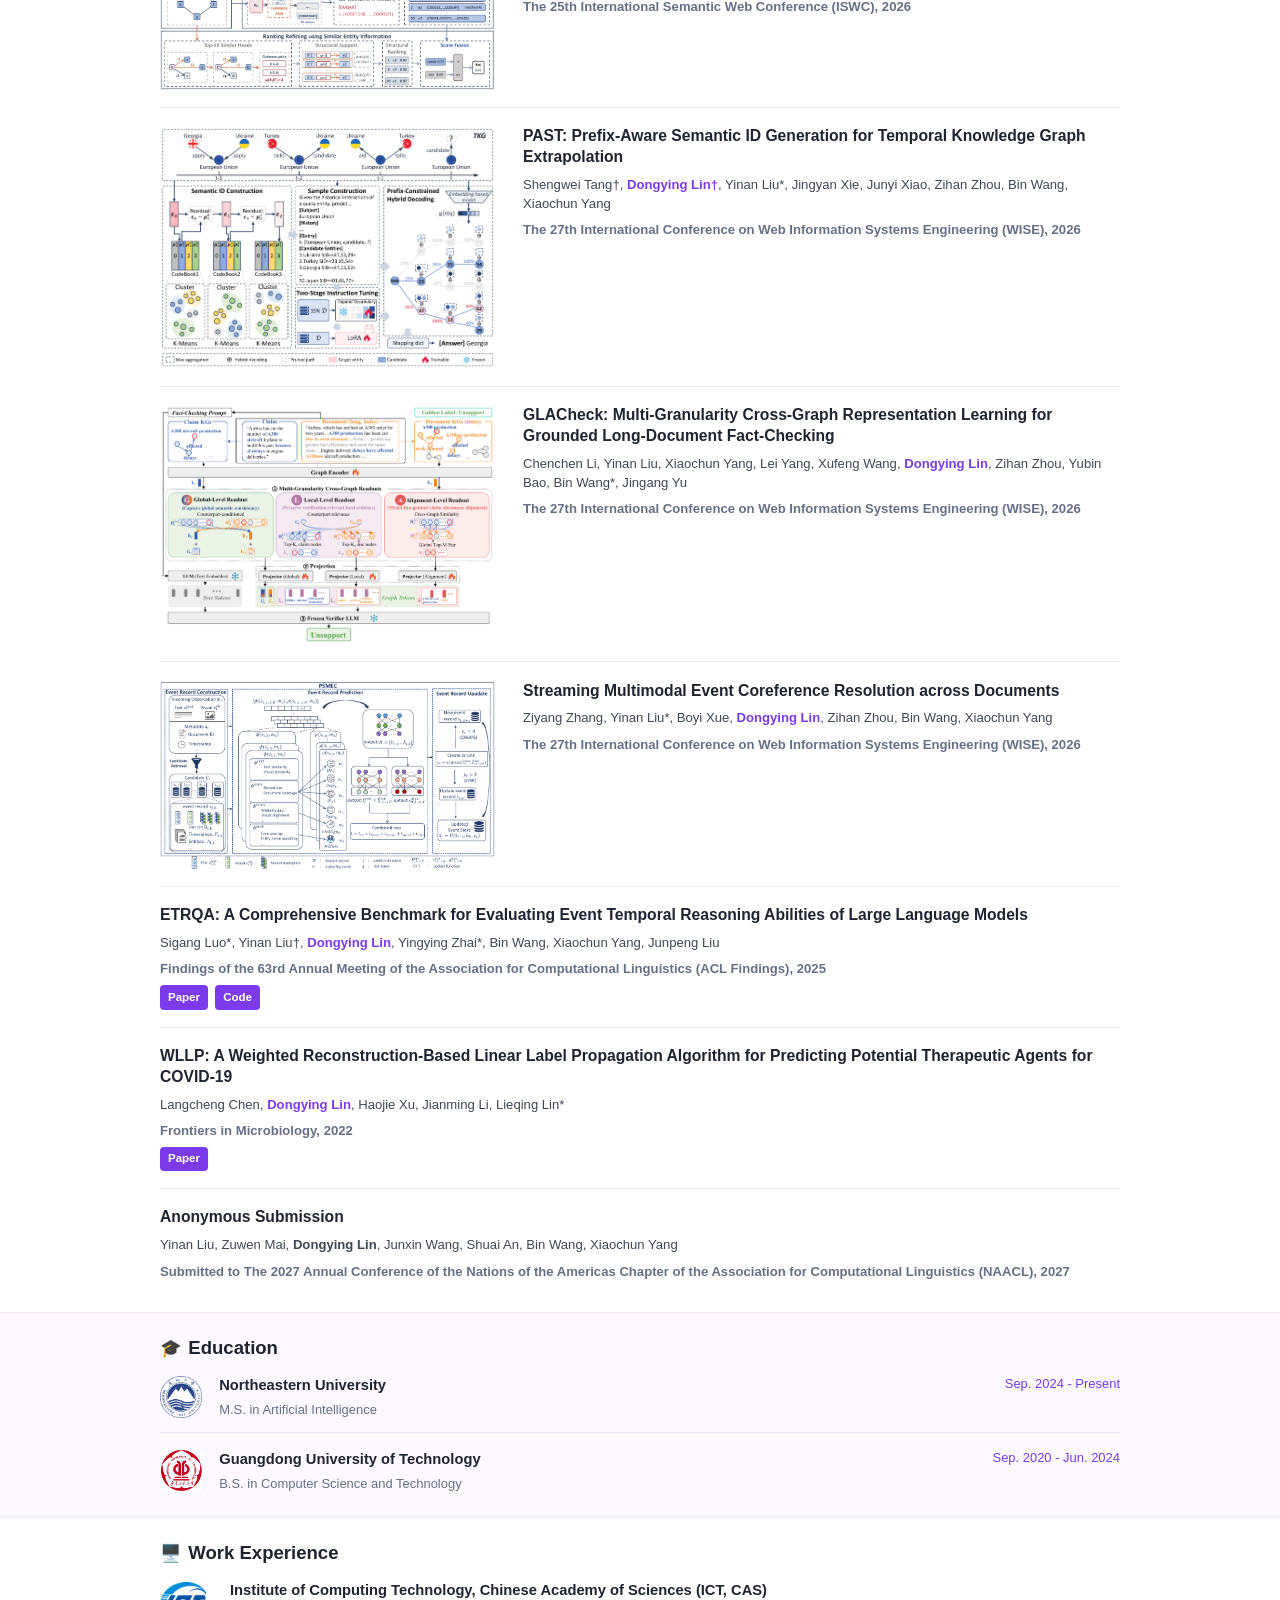
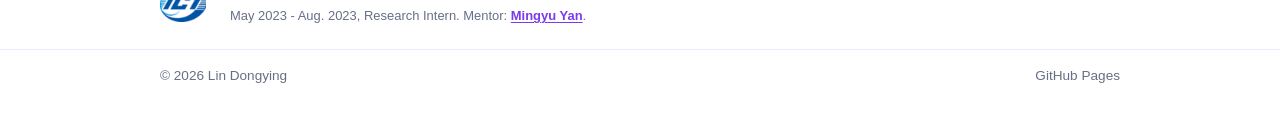
==== commit 11c4f18e: "updated in 9.16" ====
--- a/index.html
+++ b/index.html
@@ -49,7 +49,7 @@
           <div class="hero-copy">
             <p class="section-kicker">About</p>
             <p class="about-copy">
-              I am a second-year M.S. student in Artificial Intelligence at
+              I am a third-year M.S. student in Artificial Intelligence at
               <a class="text-link" href="https://english.neu.edu.cn/" target="_blank" rel="noreferrer">Northeastern University</a>,
               jointly advised by Prof.
               <a class="text-link" href="http://faculty.neu.edu.cn/yangxiaochun" target="_blank" rel="noreferrer">Xiaochun Yang</a>
@@ -76,6 +76,10 @@
           </div>
           <ul class="news-list">
             <li>
+              <span class="news-date">2026.09</span>
+              <p>OntoTKGE was accepted to <strong>VLDB 2027 (CCF A)</strong>.</p>
+            </li>
+            <li>
               <span class="news-date">2026.08</span>
               <p>CoSC was accepted to <strong>ISWC 2026 Poster (CCF B)</strong>.</p>
             </li>
@@ -128,7 +132,7 @@
                   <strong class="author-highlight">Dongying Lin†</strong>, Yinan Liu†, Shengwei Tang,
                   Bin Wang, Xiaochun Yang*
                 </p>
-                <p class="publication-venue">The 53rd International Conference on Very Large Data Bases (VLDB), 2027, Revision</p>
+                <p class="publication-venue">The 53rd International Conference on Very Large Data Bases (VLDB), 2027</p>
                 <div class="publication-links">
                   <a href="https://arxiv.org/abs/2604.05468" target="_blank" rel="noreferrer">Paper</a>
                   <a href="https://github.com/ldp2211479/OntoTKGE" target="_blank" rel="noreferrer">Code</a>
@@ -175,7 +179,8 @@
               <div class="publication-content">
                 <h3>LLM-Based Knowledge Graph Completion Combining Discrete Structural Coding with Similar Entity Information</h3>
                 <p class="publication-authors">
-                  Jiaqi Wang†, <strong class="author-highlight">Dongying Lin†</strong>, Yinan Liu*
+                  Jiaqi Wang†, <strong class="author-highlight">Dongying Lin†</strong>, Yang Yang,
+                  Yinan Liu*, Bin Wang, Xiaochun Yang
                 </p>
                 <p class="publication-venue">The 25th International Semantic Web Conference (ISWC), 2026</p>
               </div>
@@ -221,6 +226,35 @@
                   Zihan Zhou, Bin Wang, Xiaochun Yang
                 </p>
                 <p class="publication-venue">The 27th International Conference on Web Information Systems Engineering (WISE), 2026</p>
+              </div>
+            </article>
+
+            <article class="publication publication-text-only">
+              <div class="publication-content">
+                <h3>ETRQA: A Comprehensive Benchmark for Evaluating Event Temporal Reasoning Abilities of Large Language Models</h3>
+                <p class="publication-authors">
+                  Sigang Luo*, Yinan Liu†, <strong class="author-highlight">Dongying Lin</strong>,
+                  Yingying Zhai*, Bin Wang, Xiaochun Yang, Junpeng Liu
+                </p>
+                <p class="publication-venue">Findings of the 63rd Annual Meeting of the Association for Computational Linguistics (ACL Findings), 2025</p>
+                <div class="publication-links">
+                  <a href="https://aclanthology.org/2025.findings-acl.1198/" target="_blank" rel="noreferrer">Paper</a>
+                  <a href="https://github.com/sigangluo/ETRQA" target="_blank" rel="noreferrer">Code</a>
+                </div>
+              </div>
+            </article>
+
+            <article class="publication publication-text-only">
+              <div class="publication-content">
+                <h3>WLLP: A Weighted Reconstruction-Based Linear Label Propagation Algorithm for Predicting Potential Therapeutic Agents for COVID-19</h3>
+                <p class="publication-authors">
+                  Langcheng Chen, <strong class="author-highlight">Dongying Lin</strong>, Haojie Xu,
+                  Jianming Li, Lieqing Lin*
+                </p>
+                <p class="publication-venue">Frontiers in Microbiology, 2022</p>
+                <div class="publication-links">
+                  <a href="https://doi.org/10.3389/fmicb.2022.1040252" target="_blank" rel="noreferrer">Paper</a>
+                </div>
               </div>
             </article>
 
@@ -236,36 +270,7 @@
                   <a href="https://openreview.net/profile?id=~Bin_Wang15" target="_blank" rel="noreferrer">Bin Wang</a>,
                   <a href="https://openreview.net/profile?id=~Xiaochun_Yang3" target="_blank" rel="noreferrer">Xiaochun Yang</a>
                 </p>
-                <p class="publication-venue">Submitted to The 2026 Conference on Empirical Methods in Natural Language Processing (EMNLP), 2026</p>
-              </div>
-            </article>
-
-            <article class="publication publication-text-only">
-              <div class="publication-content">
-                <h3>ETRQA: A Comprehensive Benchmark for Evaluating Event Temporal Reasoning Abilities of Large Language Models</h3>
-                <p class="publication-authors">
-                  Sigang Luo*, Yinan Liu†, <strong class="author-highlight">Dongying Lin</strong>,
-                  Yingying Zhai*, Bin Wang, Xiaochun Yang, Junpeng Liu
-                </p>
-                <p class="publication-venue">Findings of the 63rd Annual Meeting of the Association for Computational Linguistics (ACL Findings), 2025</p>
-                <div class="publication-links">
-                  <a href="https://aclanthology.org/2025.findings-acl.1198/" target="_blank" rel="noreferrer">Paper</a>
-                  <a href="https://github.com/sigangluo/ETRQA" target="_blank" rel="noreferrer">Code</a>
-                </div>
-              </div>
-            </article>
-
-            <article class="publication publication-text-only">
-              <div class="publication-content">
-                <h3>WLLP: A Weighted Reconstruction-Based Linear Label Propagation Algorithm for Predicting Potential Therapeutic Agents for COVID-19</h3>
-                <p class="publication-authors">
-                  Langcheng Chen, <strong class="author-highlight">Dongying Lin</strong>, Haojie Xu,
-                  Jianming Li, Lieqing Lin*
-                </p>
-                <p class="publication-venue">Frontiers in Microbiology, 2022</p>
-                <div class="publication-links">
-                  <a href="https://doi.org/10.3389/fmicb.2022.1040252" target="_blank" rel="noreferrer">Paper</a>
-                </div>
+                <p class="publication-venue">Submitted to The 2027 Annual Conference of the Nations of the Americas Chapter of the Association for Computational Linguistics (NAACL), 2027</p>
               </div>
             </article>
           </div>
